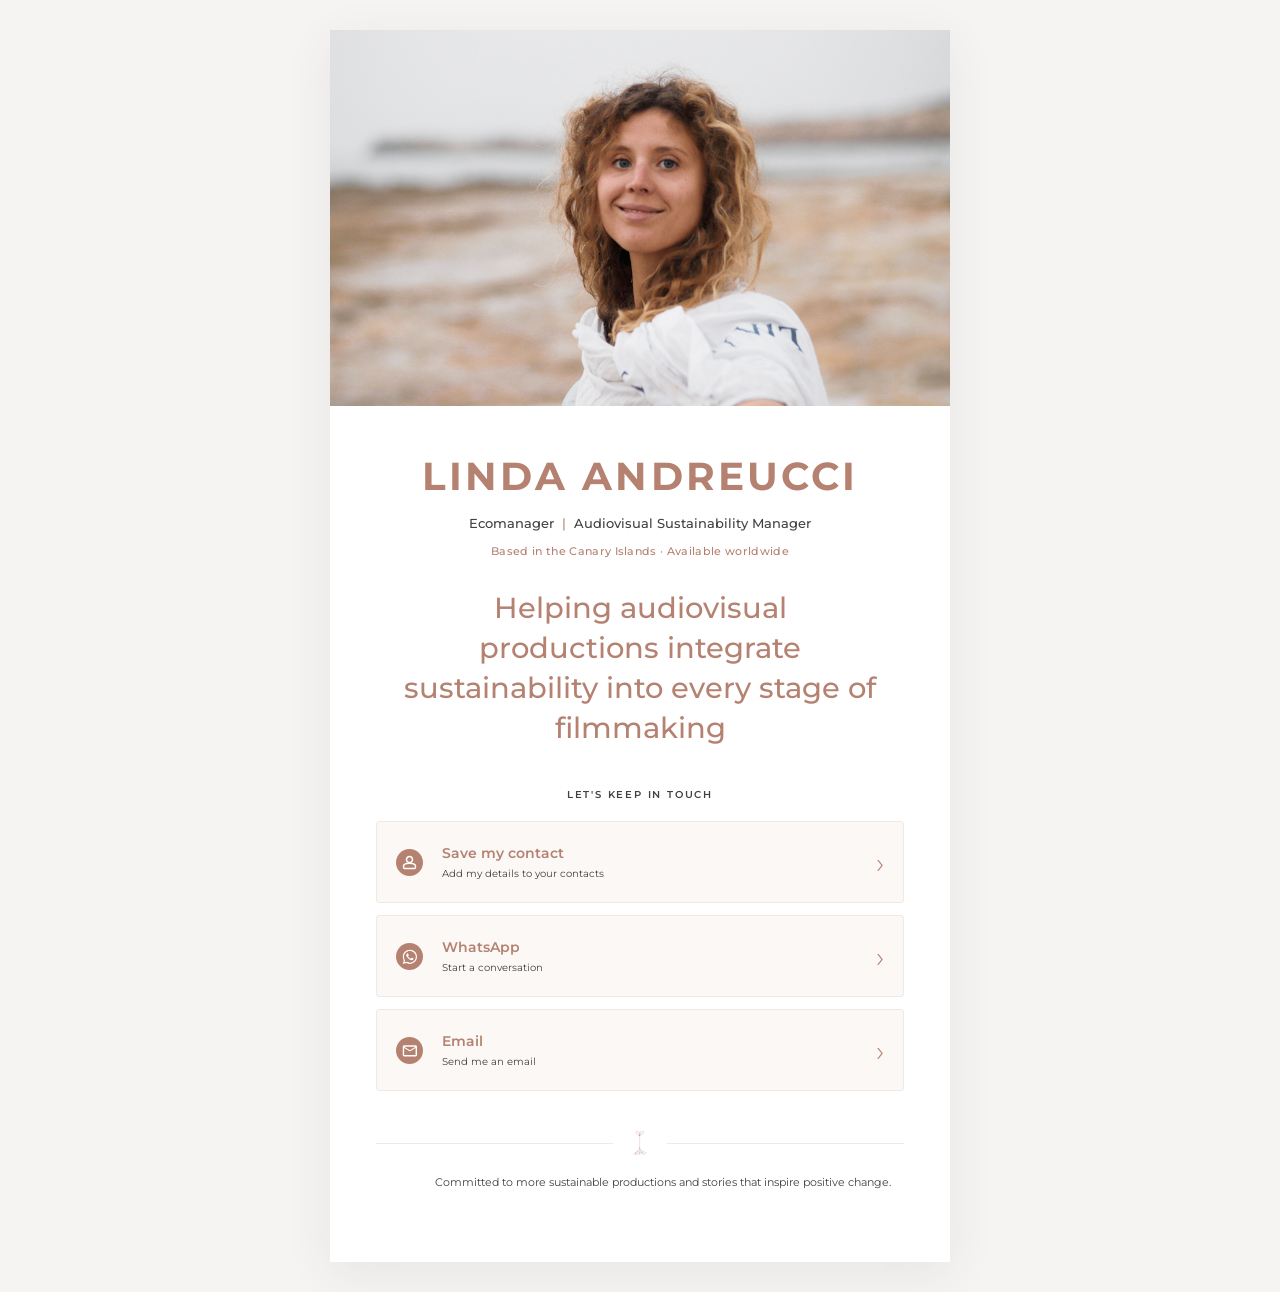
==== index.html @ 2125ca19 "Update index.html" ====
<!DOCTYPE html>
<html lang="en">

<script defer src="https://cloud.umami.is/script.js" data-website-id="87190fb9-3435-491d-8fab-f6ba2c888de2"></script>

<head>
    <meta charset="UTF-8">
    <meta name="viewport" content="width=device-width, initial-scale=1.0">

    <title>Linda Andreucci | Audiovisual Sustainability Manager</title>

    <meta name="description"
        content="Audiovisual Sustainability Manager based in the Canary Islands. Helping audiovisual productions integrate sustainability into every stage of filmmaking.">

<meta property="og:type" content="website">

<meta property="og:title"
      content="Linda Andreucci | Audiovisual Sustainability Manager">

<meta property="og:description"
      content="Helping audiovisual productions integrate sustainability into every stage of filmmaking.">

<meta property="og:image"
      content="https://lindaandreucci.github.io/img/preview.jpg">

<meta property="og:url"
      content="https://lindaandreucci.github.io/">

<meta property="og:site_name"
      content="Linda Andreucci">
    
    <link rel="preconnect" href="https://fonts.googleapis.com">
    <link rel="preconnect" href="https://fonts.gstatic.com" crossorigin>

    <link href="https://fonts.googleapis.com/css2?family=Montserrat:wght@300;400;500;600;700;800&display=swap"
        rel="stylesheet">

    <link rel="stylesheet" href="style.css">
    
    <link rel="icon" type="image/png" href="img/favicon.png">
    <link rel="apple-touch-icon" href="img/favicon.png">

</head>

<body>

    <main>

        <section class="hero">

            <img src="img/profile.jpg" alt="Linda Andreucci">

        </section>

        <section class="content">

            <h1>LINDA ANDREUCCI</h1>

           <p class="role">
    <span>Ecomanager</span>
    <span class="divider">|</span>
    <span>Audiovisual Sustainability Manager</span>
</p>

            <p class="location">
                Based in the Canary Islands · Available worldwide
            </p>

            <h2>
                Helping audiovisual productions integrate sustainability into every stage of filmmaking
            </h2>

            <div class="contact-title">

                LET'S KEEP IN TOUCH

            </div>

            <div class="cards">

                <a class="card" href="contact.vcf">

                    <div class="icon">
                        <img src="img/contact.svg" alt="">
                    </div>

                    <div class="text">

                        <h3>Save my contact</h3>

                        <p>Add my details to your contacts</p>

                    </div>

                    <div class="arrow">

                        ›

                    </div>

                </a>

                <a class="card"
                    href="https://wa.me/34650588721" target="_blank">

                    <div class="icon">
                        <img src="img/whatsapp.svg" alt="">
                    </div>

                    <div class="text">

                        <h3>WhatsApp</h3>

                        <p>Start a conversation</p>

                    </div>

                    <div class="arrow">

                        ›

                    </div>

                </a>

                <a class="card"
                    href="mailto:linda.andreucci@gmail.com">

                    <div class="icon">
                        <img src="img/email.svg" alt="">
                    </div>

                    <div class="text">

                        <h3>Email</h3>

                        <p>Send me an email</p>

                    </div>

                    <div class="arrow">

                        ›

                    </div>

                </a>

            </div>

            <footer>

                <div class="line"></div>

                <img src="img/leaf.svg" alt="" class="leaf">

                <div class="line"></div>

            </footer>

            <p class="footer-text">Committed to more sustainable productions and stories that inspire positive change.</p>

        </section>

    </main>

</body>

</html>
---- style.css ----
:root {
    --primary: #B58271;
    --body-text: #414042;
    --line: #F1E9E4;
    --card-bg: #FBF8F5;
    --white: #FFFFFF;
}

* {
    box-sizing: border-box;
}

html {
    scroll-behavior: smooth;
}

body {
    margin: 0;
    background: var(--white);
    color: var(--body-text);
    font-family: "Montserrat", sans-serif;
    -webkit-font-smoothing: antialiased;
}

main {
    width: 100%;
    max-width: 620px;
    margin: 0 auto;
    overflow: hidden;
}

/* FOTO */

.hero {
    width: 100%;
    max-height: 560px;
    overflow: hidden;
}

.hero img {
    display: block;
    width: 100%;
    height: auto;
    max-height: 560px;
    object-fit: cover;
    object-position: center;
}

/* CONTENUTO */

.content {
    padding: 42px 28px 46px;
    text-align: center;
}

h1 {
    margin: 0;
    color: var(--primary);
    font-size: clamp(25px, 7vw, 39px);
    font-weight: 700;
    letter-spacing: 0.08em;
    line-height: 1.15;
}

.role {
    margin: 14px auto 0;
    max-width: 500px;
    color: var(--body-text);
    font-size: 13px;
    font-weight: 500;
    line-height: 1.6;
}

.role .divider {
    color: var(--primary);
    padding: 0 4px;
}

.location {
    margin: 10px 0 0;
    color: var(--primary);
    font-size: 11px;
    font-weight: 500;
    letter-spacing: 0.03em;
}

h2 {
    max-width: 480px;
    margin: 30px auto 0;
    color: var(--primary);
    font-size: clamp(20px, 5.5vw, 29px);
    font-weight: 500;
    line-height: 1.38;
}

.contact-title {
    margin: 40px 0 20px;
    color: var(--body-text);
    font-size: 10px;
    font-weight: 600;
    letter-spacing: 0.18em;
}

/* CARD */

.cards {
    display: grid;
    gap: 12px;
}

.card {
    display: grid;
    grid-template-columns: 46px 1fr 20px;
    align-items: center;
    min-height: 82px;
    padding: 14px 19px;
    background: var(--card-bg);
    border: 1px solid var(--line);
    border-radius: 3px;
    color: inherit;
    text-align: left;
    text-decoration: none;
    transition:
        transform 0.2s ease,
        box-shadow 0.2s ease,
        background 0.2s ease;
}

.card:hover {
    transform: translateY(-2px);
    box-shadow: 0 8px 22px rgba(65, 64, 66, 0.08);
    background: #FFFDFC;
}

.card:active {
    transform: translateY(0);
}

.icon {
    display: flex;
    align-items: center;
    justify-content: flex-start;
}

.icon img {
    display: block;
    width: 27px;
    height: 27px;
    object-fit: contain;
}

.text h3 {
    margin: 0;
    color: var(--primary);
    font-size: 14px;
    font-weight: 600;
}

.text p {
    margin: 5px 0 0;
    color: var(--body-text);
    font-size: 10px;
    font-weight: 400;
}

.arrow {
    color: var(--primary);
    font-size: 29px;
    font-weight: 300;
    line-height: 1;
    text-align: right;
}

/* FOOTER */

footer {
    display: flex;
    align-items: center;
    gap: 15px;
    margin-top: 40px;
}

.line {
    flex: 1;
    height: 1px;
    background: var(--line);
}

.leaf {
    display: block;
    width: 24px;
    height: 24px;
    object-fit: contain;
}

.footer-text {
    max-width: 410px;
    margin: 18px auto;
    color: var(--body-text);
    font-size: 10px;
    font-weight: 400;
    line-height: 1.7;
    text-align: center;
}
@media (min-width: 621px) {
    .footer-text {
        white-space: nowrap;
        font-size: 11px;
    }
}

/* TABLET E DESKTOP */

@media (min-width: 621px) {
    body {
        padding: 30px 0;
        background: #F6F4F2;
    }

    main {
        background: var(--white);
        box-shadow: 0 12px 45px rgba(65, 64, 66, 0.08);
    }

    .content {
        padding: 48px 46px 52px;
    }
}

/* MOBILE PICCOLI */

@media (max-width: 380px) {
    .content {
        padding-right: 20px;
        padding-left: 20px;
    }

    .card {
        grid-template-columns: 42px 1fr 18px;
        padding-right: 15px;
        padding-left: 15px;
    }

    .text h3 {
        font-size: 13px;
    }
}
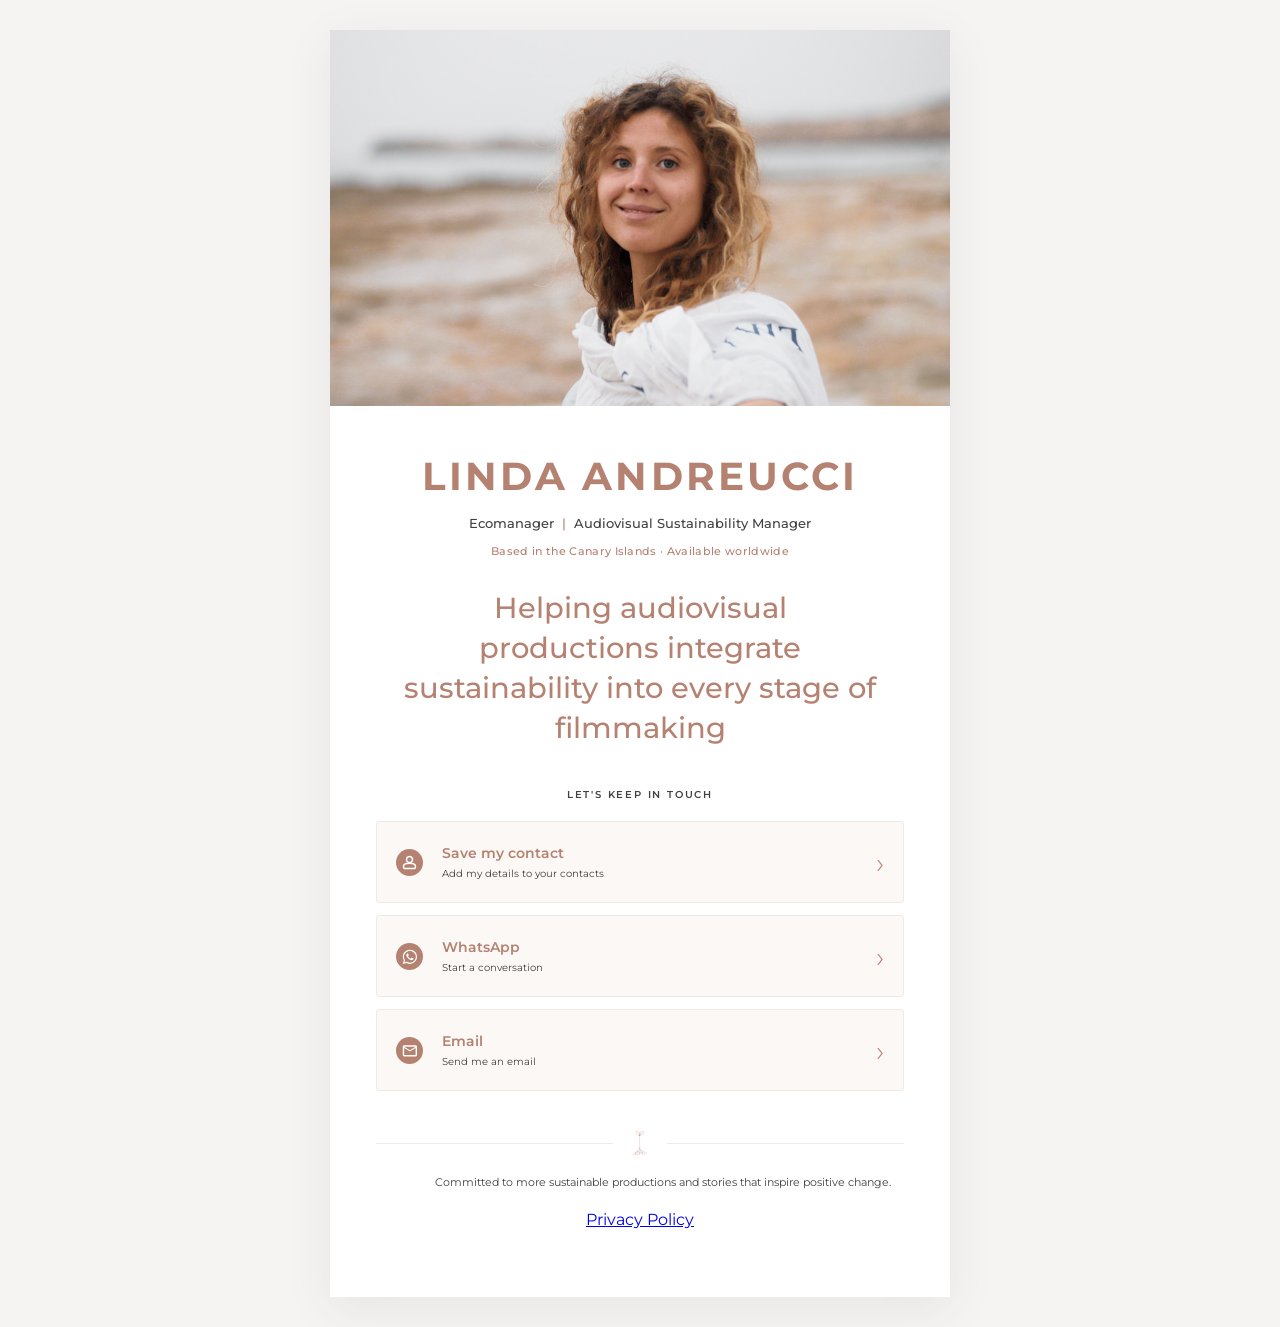
==== commit b3f89122: "Update index.html" ====
--- a/index.html
+++ b/index.html
@@ -1,9 +1,8 @@
 <!DOCTYPE html>
 <html lang="en">
-
-<script defer src="https://cloud.umami.is/script.js" data-website-id="87190fb9-3435-491d-8fab-f6ba2c888de2"></script>
-
+    
 <head>
+    <script defer src="https://cloud.umami.is/script.js" data-website-id="87190fb9-3435-491d-8fab-f6ba2c888de2"></script>
     <meta charset="UTF-8">
     <meta name="viewport" content="width=device-width, initial-scale=1.0">
 
@@ -78,7 +77,7 @@
 
             <div class="cards">
 
-                <a class="card" href="contact.vcf">
+                <a class="card" href="contact.vcf" data-umami-event="save-contact">
 
                     <div class="icon">
                         <img src="img/contact.svg" alt="">
@@ -101,7 +100,7 @@
                 </a>
 
                 <a class="card"
-                    href="https://wa.me/34650588721" target="_blank">
+                   href="https://wa.me/34650588721" target="_blank" data-umami-event="whatsapp-click">
 
                     <div class="icon">
                         <img src="img/whatsapp.svg" alt="">
@@ -124,7 +123,8 @@
                 </a>
 
                 <a class="card"
-                    href="mailto:linda.andreucci@gmail.com">
+                    <a class="card"
+                    href="mailto:linda.andreucci@gmail.com" data-umami-event="email-click">
 
                     <div class="icon">
                         <img src="img/email.svg" alt="">
@@ -160,6 +160,10 @@
 
             <p class="footer-text">Committed to more sustainable productions and stories that inspire positive change.</p>
 
+            <p class="privacy-link">
+                <a href="privacy.html">Privacy Policy</a>
+            </p>
+            
         </section>
 
     </main>
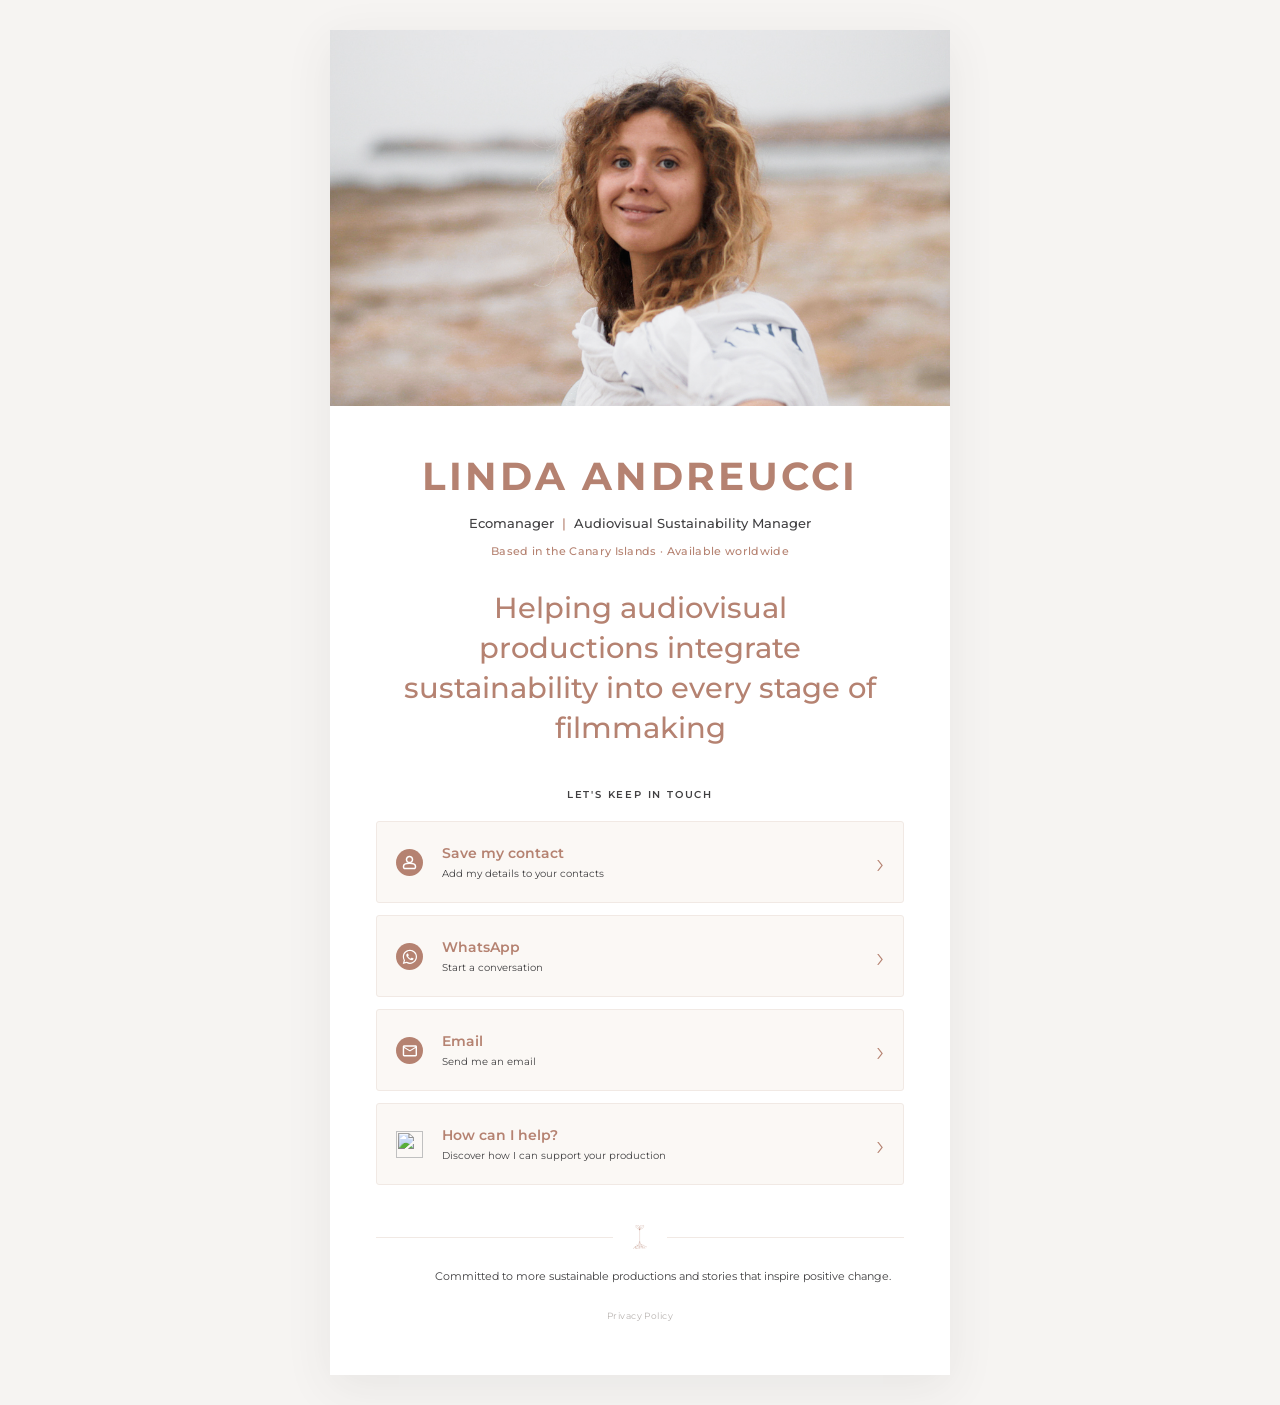
==== commit b2eac091: "Update index.html" ====
--- a/index.html
+++ b/index.html
@@ -121,8 +121,7 @@
                     </div>
 
                 </a>
-
-                <a class="card"
+                
                     <a class="card"
                     href="mailto:linda.andreucci@gmail.com" data-umami-event="email-click">
 
@@ -145,6 +144,28 @@
                     </div>
 
                 </a>
+
+            <a class="card" href="services.html">
+
+    <div class="icon">
+        <img src="img/help.svg" alt="">
+    </div>
+
+    <div class="text">
+
+        <h3>How can I help?</h3>
+
+        <p>Discover how I can support your production</p>
+
+    </div>
+
+    <div class="arrow">
+
+        ›
+
+    </div>
+
+</a>
 
             </div>
 
--- a/style.css
+++ b/style.css
@@ -245,3 +245,80 @@
         font-size: 13px;
     }
 }
+
+/* PRIVACY LINK (sulla pagina index)*/
+
+.privacy-link {
+    margin: 10px auto 0;
+    text-align: center;
+}
+
+.privacy-link a {
+    color: #B8B3B0;
+    font-size: 9px;
+    font-weight: 400;
+    letter-spacing: 0.05em;
+    text-decoration: none;
+}
+
+.privacy-link a:hover {
+    color: var(--primary);
+}
+
+/* PRIVACY PAGE */
+
+.privacy-page {
+    text-align: left;
+    padding-top: 55px;
+    padding-bottom: 55px;
+}
+
+.privacy-page h1 {
+    text-align: center;
+    margin-bottom: 40px;
+    color: var(--primary);
+    font-size: clamp(22px, 6vw, 32px);
+}
+
+.privacy-page h2 {
+    margin: 0 0 20px;
+    color: var(--primary);
+    font-size: 16px;
+    font-weight: 600;
+    letter-spacing: 0.03em;
+}
+
+.privacy-page p {
+    max-width: 470px;
+    margin: 0 auto 18px;
+    color: var(--body-text);
+    font-size: 11px;
+    font-weight: 400;
+    line-height: 1.9;
+    text-align: left;
+}
+
+.privacy-page a {
+    color: var(--primary);
+    text-decoration: none;
+}
+
+.privacy-page a:hover {
+    opacity: 0.75;
+}
+
+.privacy-back {
+    text-align: center !important;
+    margin-top: 45px !important;
+    font-size: 10px !important;
+    letter-spacing: 0.05em;
+}
+
+.privacy-back a {
+    color: #B8B3B0;
+    text-decoration: none;
+}
+
+.privacy-back a:hover {
+    color: var(--primary);
+}
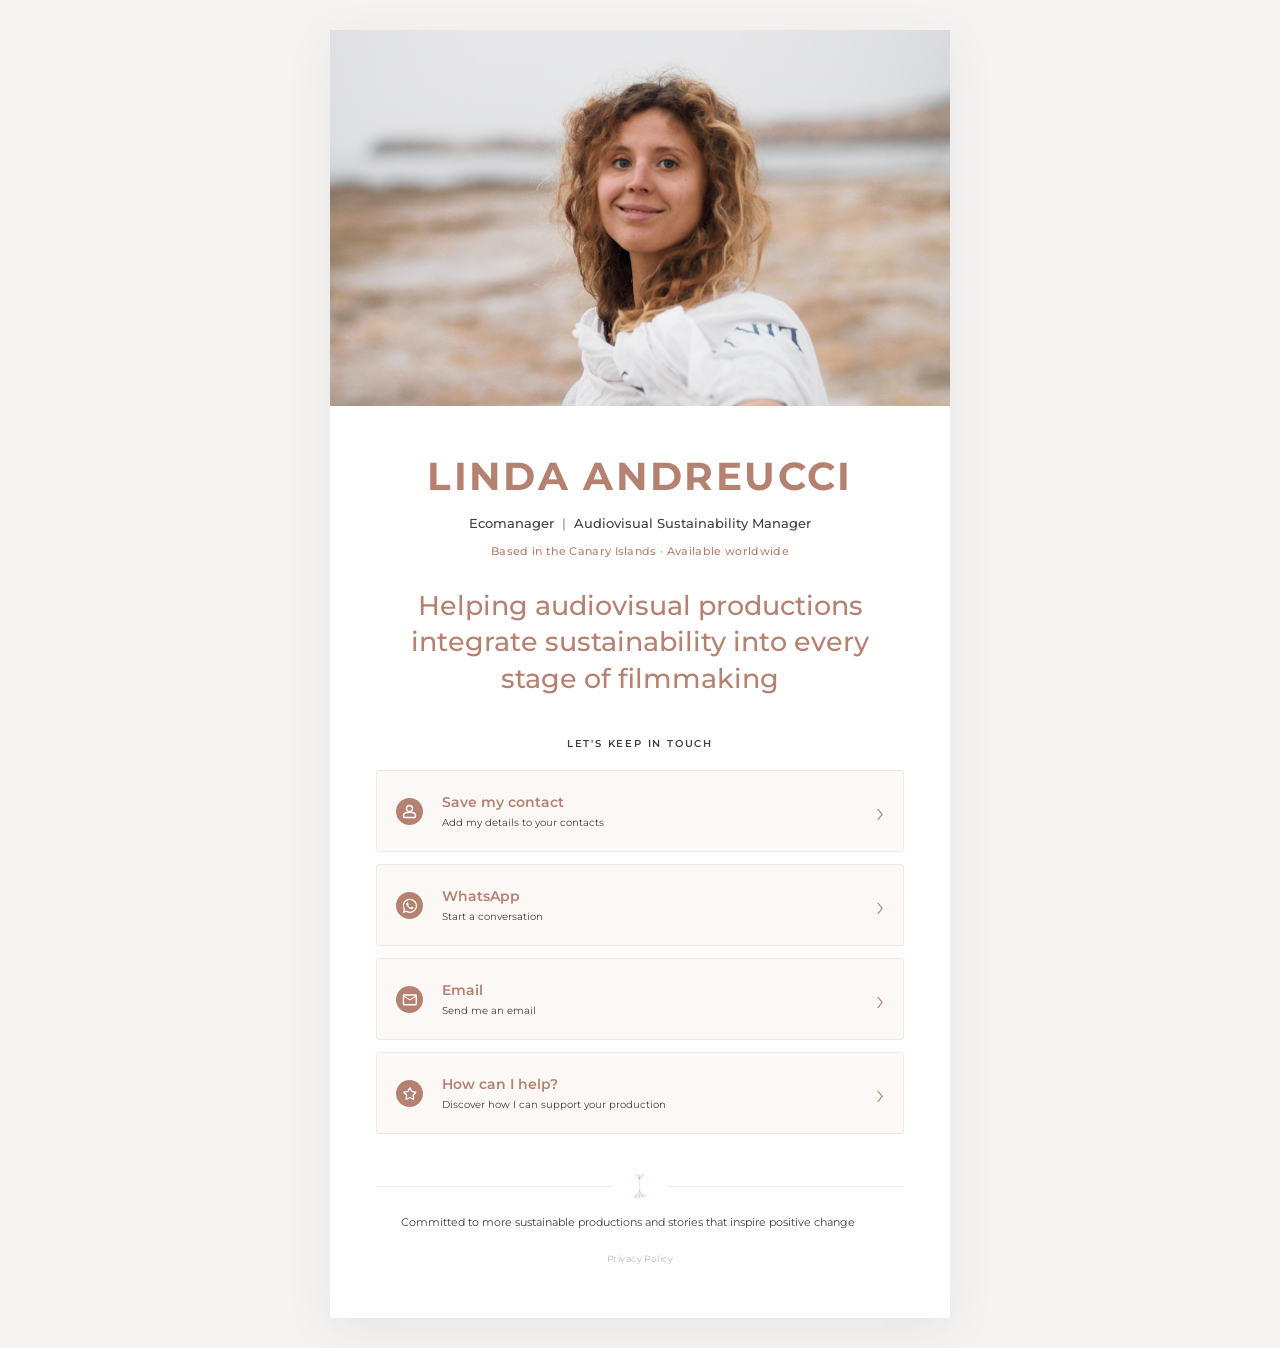
==== commit 1d61dfeb: "Update index.html" ====
--- a/index.html
+++ b/index.html
@@ -148,7 +148,7 @@
             <a class="card" href="services.html">
 
     <div class="icon">
-        <img src="img/help.svg" alt="">
+        <img src="img/services.svg" alt="">
     </div>
 
     <div class="text">
@@ -179,7 +179,7 @@
 
             </footer>
 
-            <p class="footer-text">Committed to more sustainable productions and stories that inspire positive change.</p>
+            <p class="footer-text">Committed to more sustainable productions and stories that inspire positive change</p>
 
             <p class="privacy-link">
                 <a href="privacy.html">Privacy Policy</a>
--- a/style.css
+++ b/style.css
@@ -58,7 +58,7 @@
     color: var(--primary);
     font-size: clamp(25px, 7vw, 39px);
     font-weight: 700;
-    letter-spacing: 0.08em;
+    letter-spacing: 0.06em;
     line-height: 1.15;
 }
 
@@ -88,9 +88,9 @@
     max-width: 480px;
     margin: 30px auto 0;
     color: var(--primary);
-    font-size: clamp(20px, 5.5vw, 29px);
+    font-size: clamp(20px, 5.5vw, 27px);
     font-weight: 500;
-    line-height: 1.38;
+    line-height: 1.35;
 }
 
 .contact-title {
@@ -195,7 +195,7 @@
 
 .footer-text {
     max-width: 410px;
-    margin: 18px auto;
+    margin: 15px 0px 15px 25px;
     color: var(--body-text);
     font-size: 10px;
     font-weight: 400;
@@ -289,7 +289,7 @@
 }
 
 .privacy-page p {
-    max-width: 470px;
+    
     margin: 0 auto 18px;
     color: var(--body-text);
     font-size: 11px;
@@ -322,3 +322,288 @@
 .privacy-back a:hover {
     color: var(--primary);
 }
+
+/* =========================
+   SERVICES PAGE
+========================= */
+
+.services-page {
+    text-align: left;
+}
+
+/* TOP */
+
+.services-top {
+    position: relative;
+    min-height: 32px;
+    margin-bottom: 10px;
+}
+
+.services-back {
+    position: absolute;
+    left: 0;
+    top: 0;
+    margin: 0;
+    color: var(--primary);
+    font-size: 32px;
+    font-weight: 300;
+    line-height: 1;
+    text-decoration: none;
+}
+
+.leaf-head {
+    display: block;
+    width: 30px;
+    height: 30px;
+    margin: 0 auto;
+    object-fit: contain;
+}
+
+/* HEADER */
+
+.services-header {
+    margin-bottom: 30px;
+    text-align: center;
+}
+
+.services-name {
+    margin: 0;
+    color: var(--primary);
+    font-size: 15px;
+    font-weight: 700;
+    letter-spacing: 0.16em;
+    opacity: 0.5;
+}
+
+services-quote {
+    margin: 22px auto 0;
+    color: var(--primary);
+    font-size: 15px;
+    font-weight: 300;
+    font-family: "Montserrat", sans-serif;
+    font-style: italic;
+    line-height: 1.5;
+}
+
+
+/* INTRO */
+
+.services-intro {
+    margin-bottom: 30px;
+}
+
+.services-intro h2 {
+    font-size: clamp(12px, 5vw, 19px);
+    margin-top: 0;
+    margin-left: 0;
+    text-align: left;
+}
+
+.services-intro p {    
+    color: var(--body-text);
+    font-size: 11px;
+    font-weight: 400;
+    line-height: 1.8;
+}
+
+/* PHASE */
+
+.service-phase {
+    margin-bottom: 30px;
+}
+
+.service-phase h2 {
+    margin: 0 0 12px;
+    font-size: clamp(12px, 5vw, 19px);
+    font-weight: 500;
+}
+
+.phase-description {
+    margin: 0 0 25px;
+    color: var(--body-text);
+    font-size: 10px;
+    font-weight: 400;
+    line-height: 1.8;
+}
+
+/* SERVICE LIST */
+
+.service-list {
+    display: grid;
+    gap: 9px;
+}
+
+/* SHORT HOMEPAGE-STYLE CARD */
+
+.service-item {
+    overflow: hidden;
+    background: var(--card-bg);
+    border: 1px solid var(--line);
+    border-radius: 3px;
+}
+
+/* BUTTON */
+
+.service-button {
+    display: grid;
+    grid-template-columns: 38px 1fr 20px;
+    align-items: center;
+    width: 100%;
+    min-height: 58px;
+    padding: 10px 19px;
+    border: 0;
+    background: transparent;
+    color: inherit;
+    font-family: "Montserrat", sans-serif;
+    text-align: left;
+    cursor: pointer;
+}
+
+.service-icon {
+    display: flex;
+    align-items: center;
+    justify-content: flex-start;
+    color: var(--primary);
+    line-height: 1;
+}
+
+.service-icon img {
+    display: block;
+    width: 22px;
+    height: 22px;
+    object-fit: contain;
+}
+
+.service-title {
+    color: var(--primary);
+    font-size: 15px;
+    font-weight: 600;
+    line-height: 1.4;
+}
+
+.service-arrow {
+    color: var(--primary);
+    font-size: 29px;
+    font-weight: 300;
+    line-height: 1;
+    text-align: right;
+    transition: transform 0.2s ease;
+}
+
+/* DESCRIPTION */
+
+.service-description {
+    max-height: 0;
+    padding: 0 19px;
+    overflow: hidden;
+    color: var(--body-text);
+    font-size: 10px;
+    font-weight: 400;
+    line-height: 1.7;
+    opacity: 0;
+    transition:
+        max-height 0.3s ease,
+        padding 0.3s ease,
+        opacity 0.25s ease;
+}
+
+/* OPEN */
+
+.service-item.active .service-description {
+    max-height: 150px;
+    padding-bottom: 16px;
+    opacity: 1;
+}
+
+.service-item.active .service-arrow {
+    transform: rotate(90deg);
+}
+
+/* JOURNEY */
+
+.journey {
+    margin-top: 30px;
+}
+
+.journey h2 {
+    margin-top: 0;
+    margin-left: 0;
+    font-size: clamp(12px, 5vw, 19px);
+    text-align: left;
+}
+
+.journey p {
+    
+    margin: 16px 0 0;
+    color: var(--body-text);
+    font-size: 11px;
+    font-weight: 400;
+    line-height: 1.9;
+}
+
+.courses {
+    margin-top: 28px;
+    text-align: left;
+}
+
+.courses p {
+    margin: 0 0 10px;
+    font-size: 10px;
+    line-height: 1.7;
+}
+.courses p:not(:last-child)::after {
+    content: "";
+    display: block;
+    width: 35px;
+    height: 1px;
+    margin-top: 10px;
+    background: var(--primary);
+}
+.courses em {
+    color: var(--body-text);
+    font-weight: 600;
+}
+
+.courses span {
+    color: var(--primary);
+    font-size: 9px;
+}
+
+/* CONTACT */
+
+.services-contact {
+    margin-top: 20px;
+}
+
+.services-contact h2 {
+    margin-top: 0;
+    margin-left: 0;
+    font-size: clamp(12px, 5vw, 19px);
+    text-align: left;
+}
+
+.services-contact p {
+    
+    margin: 16px 0 0;
+    color: var(--body-text);
+    font-size: 11px;
+    font-weight: 400;
+    line-height: 1.9;
+}
+
+.services-contact-link {
+    display: inline-block;
+    margin-top: 25px;
+    padding: 12px 20px;
+    border: 1px solid var(--primary);
+    border-radius: 3px;
+    color: var(--primary);
+    font-size: 10px;
+    font-weight: 600;
+    text-decoration: none;
+}
+
+.services-contact-link:hover {
+    background: var(--primary);
+    color: var(--white);
+}
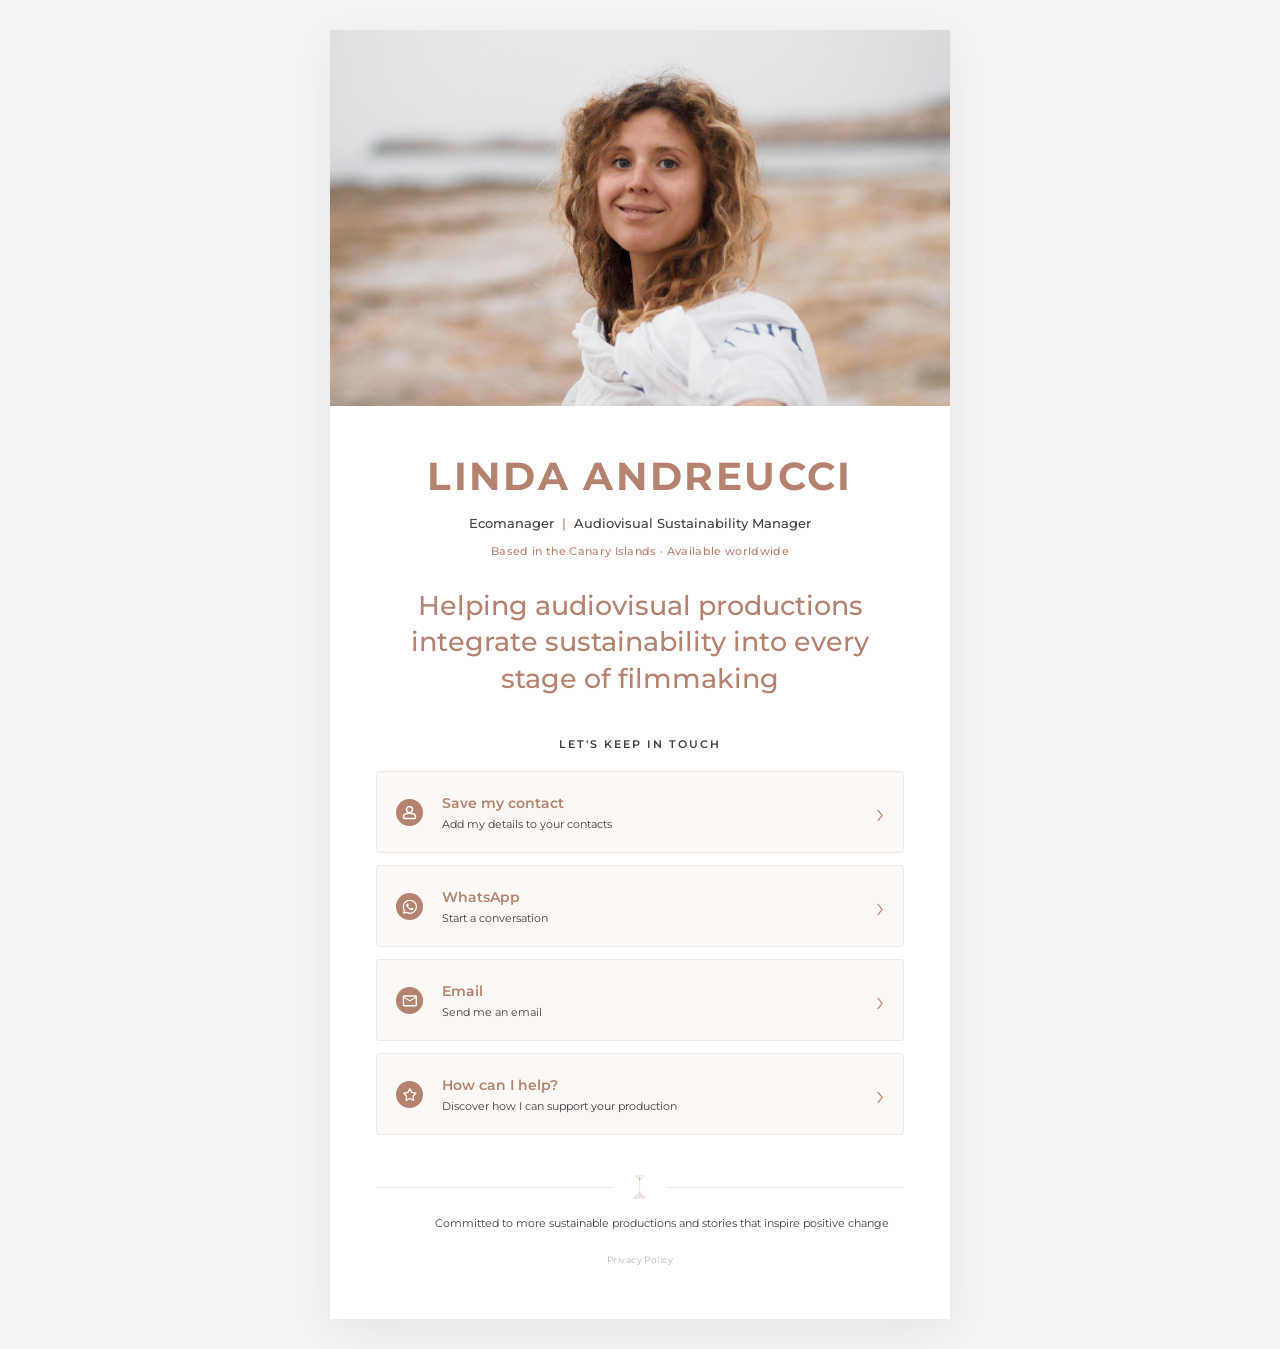
==== commit d88924a1: "Update index.html" ====
--- a/index.html
+++ b/index.html
@@ -123,7 +123,7 @@
                 </a>
                 
                     <a class="card"
-                    href="mailto:linda.andreucci@gmail.com" data-umami-event="email-click">
+                    href="mailto:me@lindaandreucci.com" data-umami-event="email-click">
 
                     <div class="icon">
                         <img src="img/email.svg" alt="">
--- a/style.css
+++ b/style.css
@@ -96,7 +96,7 @@
 .contact-title {
     margin: 40px 0 20px;
     color: var(--body-text);
-    font-size: 10px;
+    font-size: 11px;
     font-weight: 600;
     letter-spacing: 0.18em;
 }
@@ -159,7 +159,7 @@
 .text p {
     margin: 5px 0 0;
     color: var(--body-text);
-    font-size: 10px;
+    font-size: 11px;
     font-weight: 400;
 }
 
@@ -195,7 +195,7 @@
 
 .footer-text {
     max-width: 410px;
-    margin: 15px 0px 15px 25px;
+    margin: 15px auto;
     color: var(--body-text);
     font-size: 10px;
     font-weight: 400;
@@ -375,10 +375,10 @@
     opacity: 0.5;
 }
 
-services-quote {
+.services-quote {
     margin: 22px auto 0;
     color: var(--primary);
-    font-size: 15px;
+    font-size: 13px;
     font-weight: 300;
     font-family: "Montserrat", sans-serif;
     font-style: italic;
@@ -421,7 +421,7 @@
 .phase-description {
     margin: 0 0 25px;
     color: var(--body-text);
-    font-size: 10px;
+    font-size: 11px;
     font-weight: 400;
     line-height: 1.8;
 }
@@ -497,7 +497,7 @@
     padding: 0 19px;
     overflow: hidden;
     color: var(--body-text);
-    font-size: 10px;
+    font-size: 11px;
     font-weight: 400;
     line-height: 1.7;
     opacity: 0;
@@ -522,7 +522,7 @@
 /* JOURNEY */
 
 .journey {
-    margin-top: 30px;
+    margin-top: 40px;
 }
 
 .journey h2 {
@@ -534,7 +534,7 @@
 
 .journey p {
     
-    margin: 16px 0 0;
+    margin: 10px 0 0;
     color: var(--body-text);
     font-size: 11px;
     font-weight: 400;
@@ -542,13 +542,13 @@
 }
 
 .courses {
-    margin-top: 28px;
+    margin-top: 10px;
     text-align: left;
 }
 
 .courses p {
     margin: 0 0 10px;
-    font-size: 10px;
+    font-size: 11px;
     line-height: 1.7;
 }
 .courses p:not(:last-child)::after {
@@ -566,13 +566,13 @@
 
 .courses span {
     color: var(--primary);
-    font-size: 9px;
+    font-size: 11px;
 }
 
 /* CONTACT */
 
 .services-contact {
-    margin-top: 20px;
+    margin-top: 40px;
 }
 
 .services-contact h2 {
@@ -583,7 +583,6 @@
 }
 
 .services-contact p {
-    
     margin: 16px 0 0;
     color: var(--body-text);
     font-size: 11px;
@@ -598,7 +597,7 @@
     border: 1px solid var(--primary);
     border-radius: 3px;
     color: var(--primary);
-    font-size: 10px;
+    font-size: 11px;
     font-weight: 600;
     text-decoration: none;
 }
